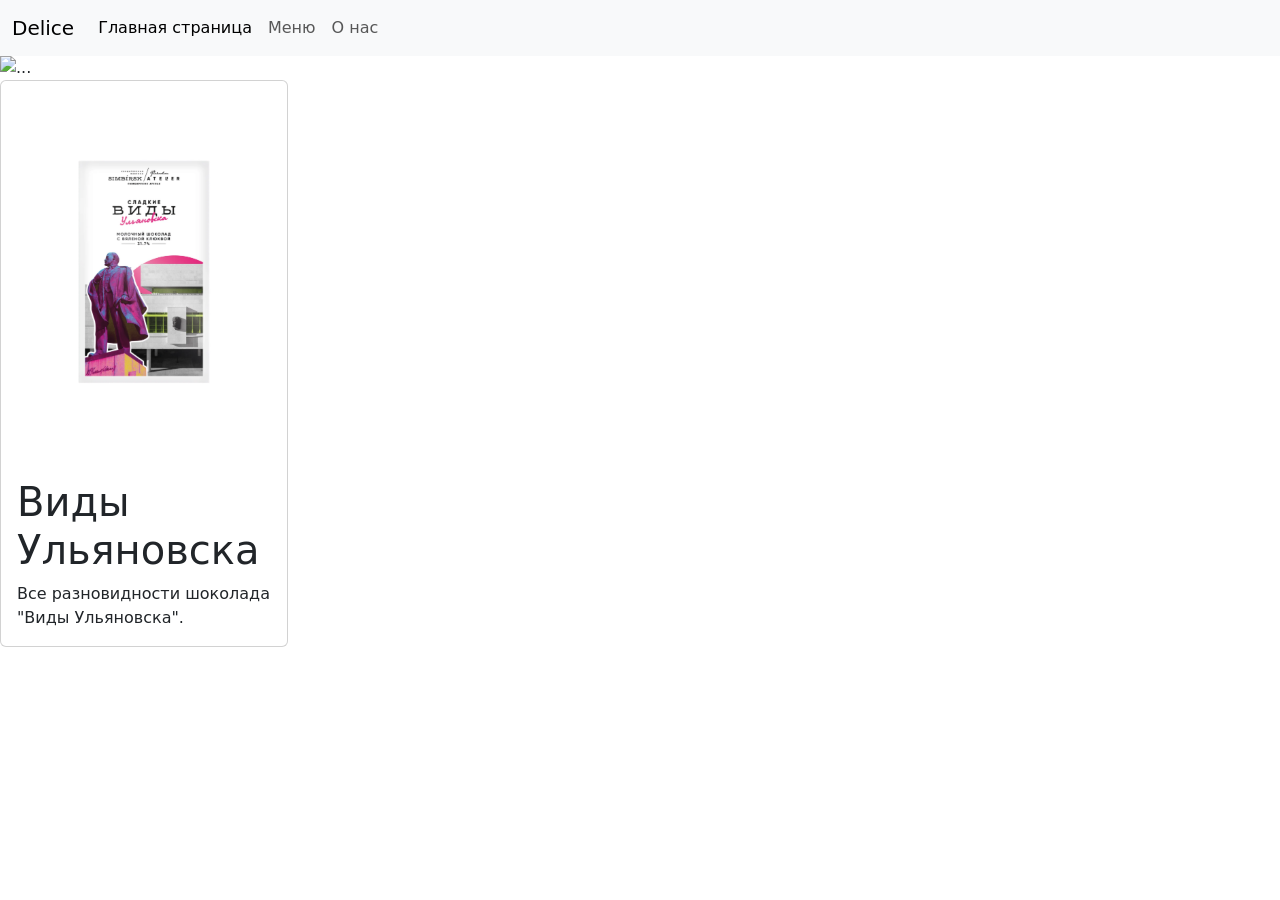
==== index.html @ ec91efed "card" ====
<!DOCTYPE html>
<html lang="en">

<head>
  <meta charset="UTF-8">
  <meta name="viewport" content="width=device-width, initial-scale=1.0">
  <title>Document</title>
  <link href="https://cdn.jsdelivr.net/npm/bootstrap@5.0.2/dist/css/bootstrap.min.css" rel="stylesheet"
    integrity="sha384-EVSTQN3/azprG1Anm3QDgpJLIm9Nao0Yz1ztcQTwFspd3yD65VohhpuuCOmLASjC" crossorigin="anonymous">
</head>

<body>
  <!-- навбар -->
  <nav class="navbar navbar-expand-lg navbar-light bg-light">
    <div class="container-fluid">
      <a class="navbar-brand" href="#">Delice</a>
      <button class="navbar-toggler" type="button" data-bs-toggle="collapse" data-bs-target="#navbarNavDropdown"
        aria-controls="navbarNavDropdown" aria-expanded="false" aria-label="Toggle navigation">
        <span class="navbar-toggler-icon"></span>
      </button>
      <div class="collapse navbar-collapse" id="navbarNavDropdown">
        <ul class="navbar-nav">
          <li class="nav-item">
            <a class="nav-link active" aria-current="page" href="#">Главная страница</a>
          </li>
          <li class="nav-item">
            <a class="nav-link" href="menu.html">Меню</a>
          </li>
          <li class="nav-item">
            <a class="nav-link" href="#">О нас</a>
          </li>

        </ul>
      </div>
    </div>
  </nav>
  <!-- Карусель обоев -->
  <div id="carouselExampleSlidesOnly" class="carousel slide" data-bs-ride="carousel">
    <div class="carousel-inner">
      <div class="carousel-item active">
        <img src="..." class="d-block w-100" alt="...">
      </div>
      <div class="carousel-item">
        <img src="..." class="d-block w-100" alt="...">
      </div>
      <div class="carousel-item">
        <img src="..." class="d-block w-100" alt="...">
      </div>
    </div>
  </div>
  <!-- Карточки -->
  <div class="card " style="width: 18rem;">
    <div id="carouselExampleSlidesOnly" class="carousel slide" data-bs-ride="carousel">
      <div class="carousel-inner">
        <!-- карусель для карточек -->
        <span>
          <div class="carousel-item active">
            <img src="img/card/Виды ульяновска (5).png" class="d-block w-100" alt="...">
          </div>
          <div class="carousel-item">
            <img src="img/card/Виды ульяновска (1).png" class="d-block w-100" alt="...">
          </div>
          <div class="carousel-item">
            <img src="img/card/Виды ульяновска (2).png" class="d-block w-100" alt="...">
          </div>
          <div class="carousel-item">
            <img src="img/card/Виды ульяновска (3).png" class="d-block w-100" alt="...">
          </div>
          <div class="carousel-item">
            <img src="img/card/Виды ульяновска (4).png" class="d-block w-100" alt="...">
            <div class="carousel-item">
              <img src="img/card/Виды ульяновска (6).png" class="d-block w-100" alt="...">
            </div>
          </div>
      </div>
    </div>
    <div class="card-body">
      <H1 class="card-name">Виды Ульяновска</H1>
      <p class="card-text">Все разновидности шоколада "Виды Ульяновска".</p>
    </div>
  </div>
  </span>
  <script src="https://cdn.jsdelivr.net/npm/@popperjs/core@2.9.2/dist/umd/popper.min.js"
    integrity="sha384-IQsoLXl5PILFhosVNubq5LC7Qb9DXgDA9i+tQ8Zj3iwWAwPtgFTxbJ8NT4GN1R8p" crossorigin="anonymous">
  </script>
  <script src="https://cdn.jsdelivr.net/npm/bootstrap@5.0.2/dist/js/bootstrap.min.js"
    integrity="sha384-cVKIPhGWiC2Al4u+LWgxfKTRIcfu0JTxR+EQDz/bgldoEyl4H0zUF0QKbrJ0EcQF" crossorigin="anonymous">
  </script>
  <script src="https://cdn.jsdelivr.net/npm/bootstrap@5.0.2/dist/js/bootstrap.bundle.min.js"
    integrity="sha384-MrcW6ZMFYlzcLA8Nl+NtUVF0sA7MsXsP1UyJoMp4YLEuNSfAP+JcXn/tWtIaxVXM" crossorigin="anonymous">
  </script>
</body>

</html>
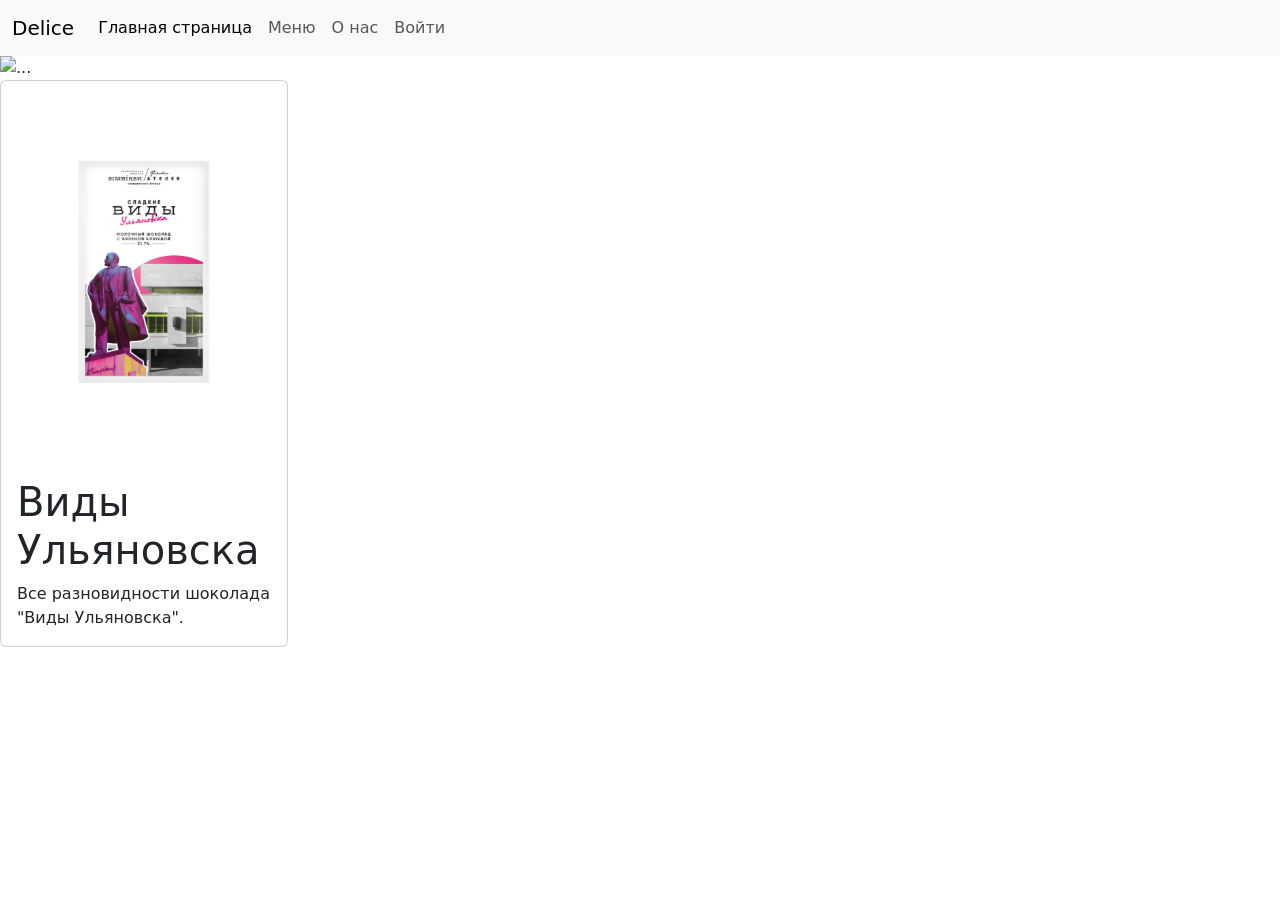
==== commit 06b96501: "menu" ====
--- a/index.html
+++ b/index.html
@@ -28,6 +28,9 @@
           </li>
           <li class="nav-item">
             <a class="nav-link" href="#">О нас</a>
+          </li>
+          <li class="nav-item">
+            <a class="nav-link" href="#">Войти</a>
           </li>
 
         </ul>
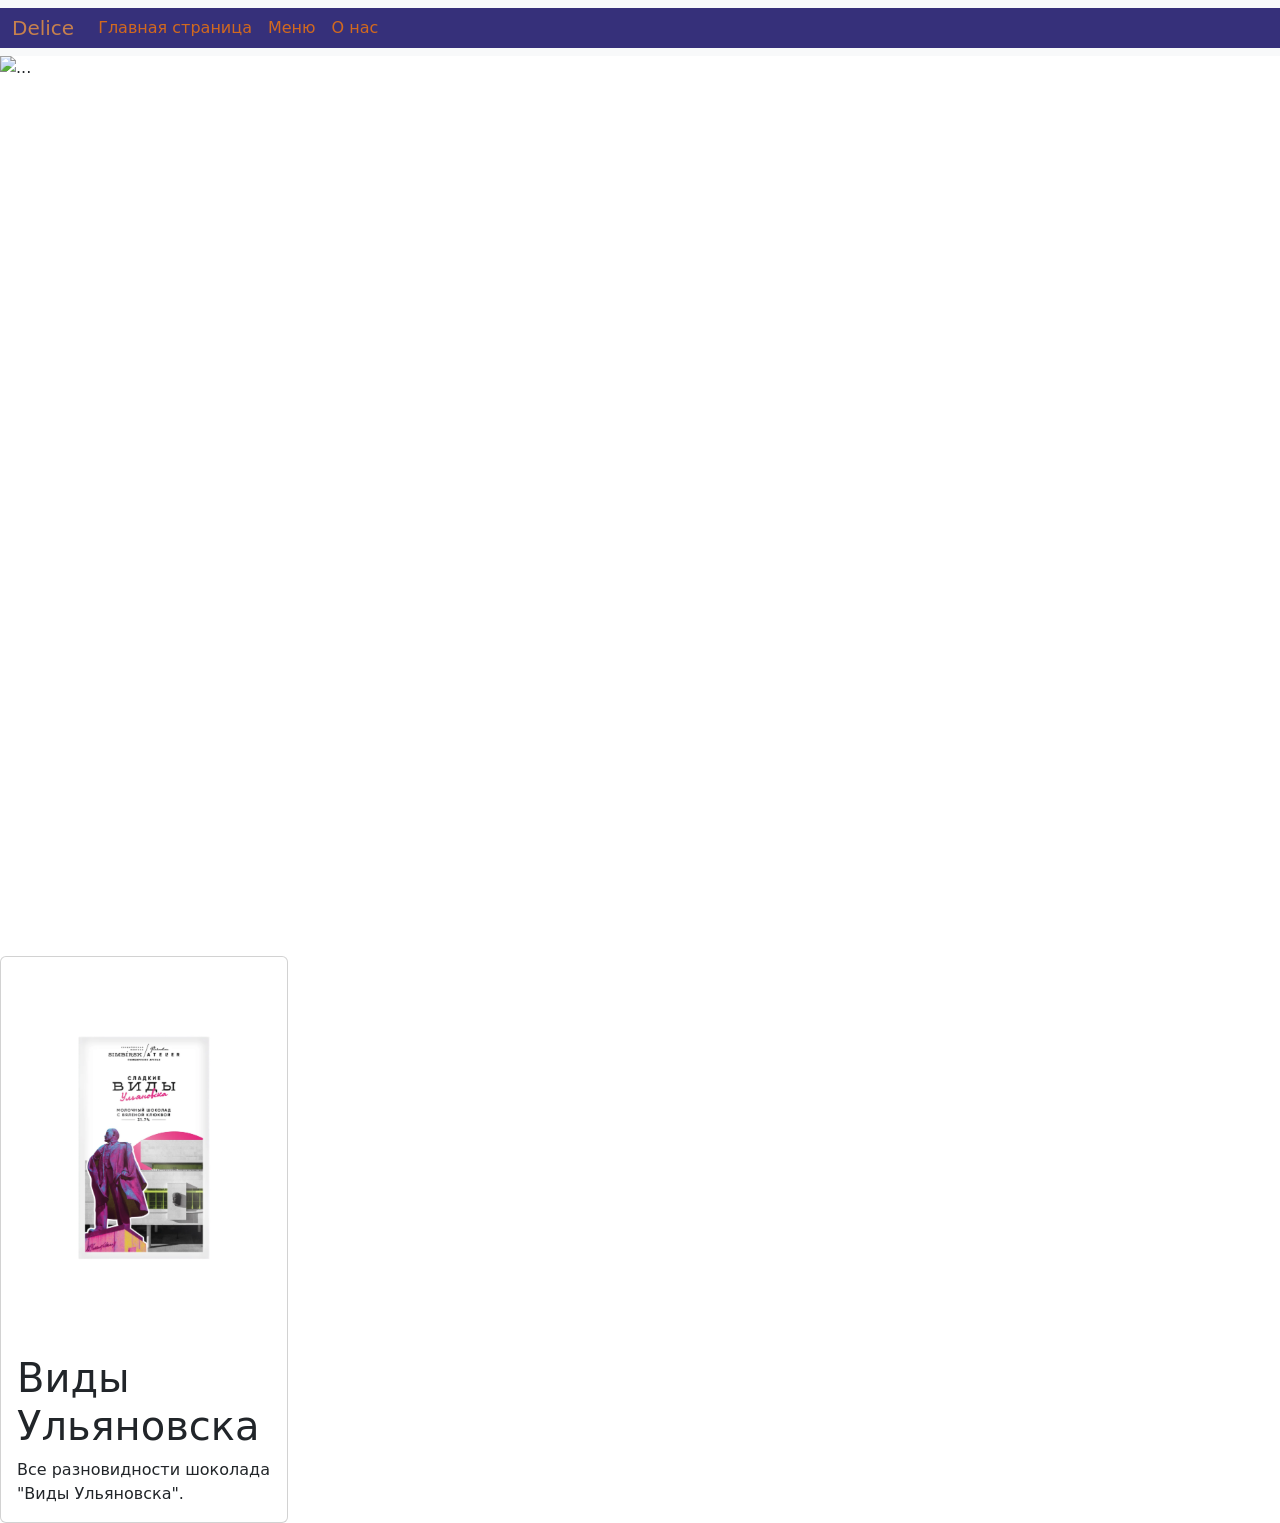
==== commit 8d6c42ad: "меню" ====
--- a/index.html
+++ b/index.html
@@ -5,15 +5,16 @@
   <meta charset="UTF-8">
   <meta name="viewport" content="width=device-width, initial-scale=1.0">
   <title>Document</title>
+  <link rel="stylesheet" href="index.css">
   <link href="https://cdn.jsdelivr.net/npm/bootstrap@5.0.2/dist/css/bootstrap.min.css" rel="stylesheet"
     integrity="sha384-EVSTQN3/azprG1Anm3QDgpJLIm9Nao0Yz1ztcQTwFspd3yD65VohhpuuCOmLASjC" crossorigin="anonymous">
 </head>
 
 <body>
   <!-- навбар -->
-  <nav class="navbar navbar-expand-lg navbar-light bg-light">
-    <div class="container-fluid">
-      <a class="navbar-brand" href="#">Delice</a>
+  <nav class="navbar navbar-expand-lg navbar-light bg-light" >
+    <div style="background-color: rgba(9, 0, 92, 0.808);" class="container-fluid">
+      <a class="navbar-brand" href="#" style="color: rgb(199, 128, 77);">Delice</a>
       <button class="navbar-toggler" type="button" data-bs-toggle="collapse" data-bs-target="#navbarNavDropdown"
         aria-controls="navbarNavDropdown" aria-expanded="false" aria-label="Toggle navigation">
         <span class="navbar-toggler-icon"></span>
@@ -21,16 +22,13 @@
       <div class="collapse navbar-collapse" id="navbarNavDropdown">
         <ul class="navbar-nav">
           <li class="nav-item">
-            <a class="nav-link active" aria-current="page" href="#">Главная страница</a>
+            <a class="nav-link active" aria-current="page" style="color: chocolate;" href="#">Главная страница</a>
           </li>
           <li class="nav-item">
-            <a class="nav-link" href="menu.html">Меню</a>
+            <a class="nav-link" href="menu.html" style="color: chocolate;" >Меню</a>
           </li>
           <li class="nav-item">
-            <a class="nav-link" href="#">О нас</a>
-          </li>
-          <li class="nav-item">
-            <a class="nav-link" href="#">Войти</a>
+            <a class="nav-link" href="#" style="color: chocolate;" >О нас</a>
           </li>
 
         </ul>
@@ -39,24 +37,27 @@
   </nav>
   <!-- Карусель обоев -->
   <div id="carouselExampleSlidesOnly" class="carousel slide" data-bs-ride="carousel">
+
     <div class="carousel-inner">
       <div class="carousel-item active">
-        <img src="..." class="d-block w-100" alt="...">
+        <img src="img/main car/cassa.bmp" class="d-block width= cassa" width="1920px" height="1080px" alt="...">
       </div>
       <div class="carousel-item">
-        <img src="..." class="d-block w-100" alt="...">
+        <img src="img/main car/vitrina.png" class="d-block w-100 vitrina" alt="...">
       </div>
       <div class="carousel-item">
-        <img src="..." class="d-block w-100" alt="...">
+        <img src="img/main car/myzik.png" class="d-block w-100 myzik" alt="...">
       </div>
     </div>
   </div>
   <!-- Карточки -->
-  <div class="card " style="width: 18rem;">
-    <div id="carouselExampleSlidesOnly" class="carousel slide" data-bs-ride="carousel">
-      <div class="carousel-inner">
-        <!-- карусель для карточек -->
-        <span>
+  <a href="menuchok.html" class="a">
+    <div class="card " style="width: 18rem;">
+      <div id="carouselExampleSlidesOnly" class="carousel slide" data-bs-ride="carousel">
+
+        <div class="carousel-inner">
+          <!-- карусель для карточек -->
+
           <div class="carousel-item active">
             <img src="img/card/Виды ульяновска (5).png" class="d-block w-100" alt="...">
           </div>
@@ -71,18 +72,19 @@
           </div>
           <div class="carousel-item">
             <img src="img/card/Виды ульяновска (4).png" class="d-block w-100" alt="...">
-            <div class="carousel-item">
-              <img src="img/card/Виды ульяновска (6).png" class="d-block w-100" alt="...">
-            </div>
           </div>
+          <div class="carousel-item">
+            <img src="img/card/Виды ульяновска (6).png" class="d-block w-100" alt="...">
+          </div>
+        </div>
+      </div>
+      <div class="card-body">
+        <H1 class="card-name">Виды Ульяновска</H1>
+        <p class="card-text">Все разновидности шоколада "Виды Ульяновска".</p>
       </div>
     </div>
-    <div class="card-body">
-      <H1 class="card-name">Виды Ульяновска</H1>
-      <p class="card-text">Все разновидности шоколада "Виды Ульяновска".</p>
-    </div>
-  </div>
-  </span>
+  </a>
+
   <script src="https://cdn.jsdelivr.net/npm/@popperjs/core@2.9.2/dist/umd/popper.min.js"
     integrity="sha384-IQsoLXl5PILFhosVNubq5LC7Qb9DXgDA9i+tQ8Zj3iwWAwPtgFTxbJ8NT4GN1R8p" crossorigin="anonymous">
   </script>
--- a/index.css
+++ b/index.css
@@ -0,0 +1,27 @@
+.cassa {
+    width: 1920px;
+    height: 100vh;
+}
+.myzik {
+    width: 1920px;
+    height: 1080px;
+}
+.vitrina {
+    width: 1920px;
+    height: 1080px;
+}
+.a {
+    margin-bottom: 15px;
+    margin: auto;
+    width: 340px;
+    height: 550px;
+    color: #fff;
+    text-decoration: none;
+}
+
+.a:visited,
+.a:focus,
+.a:hover {
+    color: #fff;
+    text-decoration: none;
+}
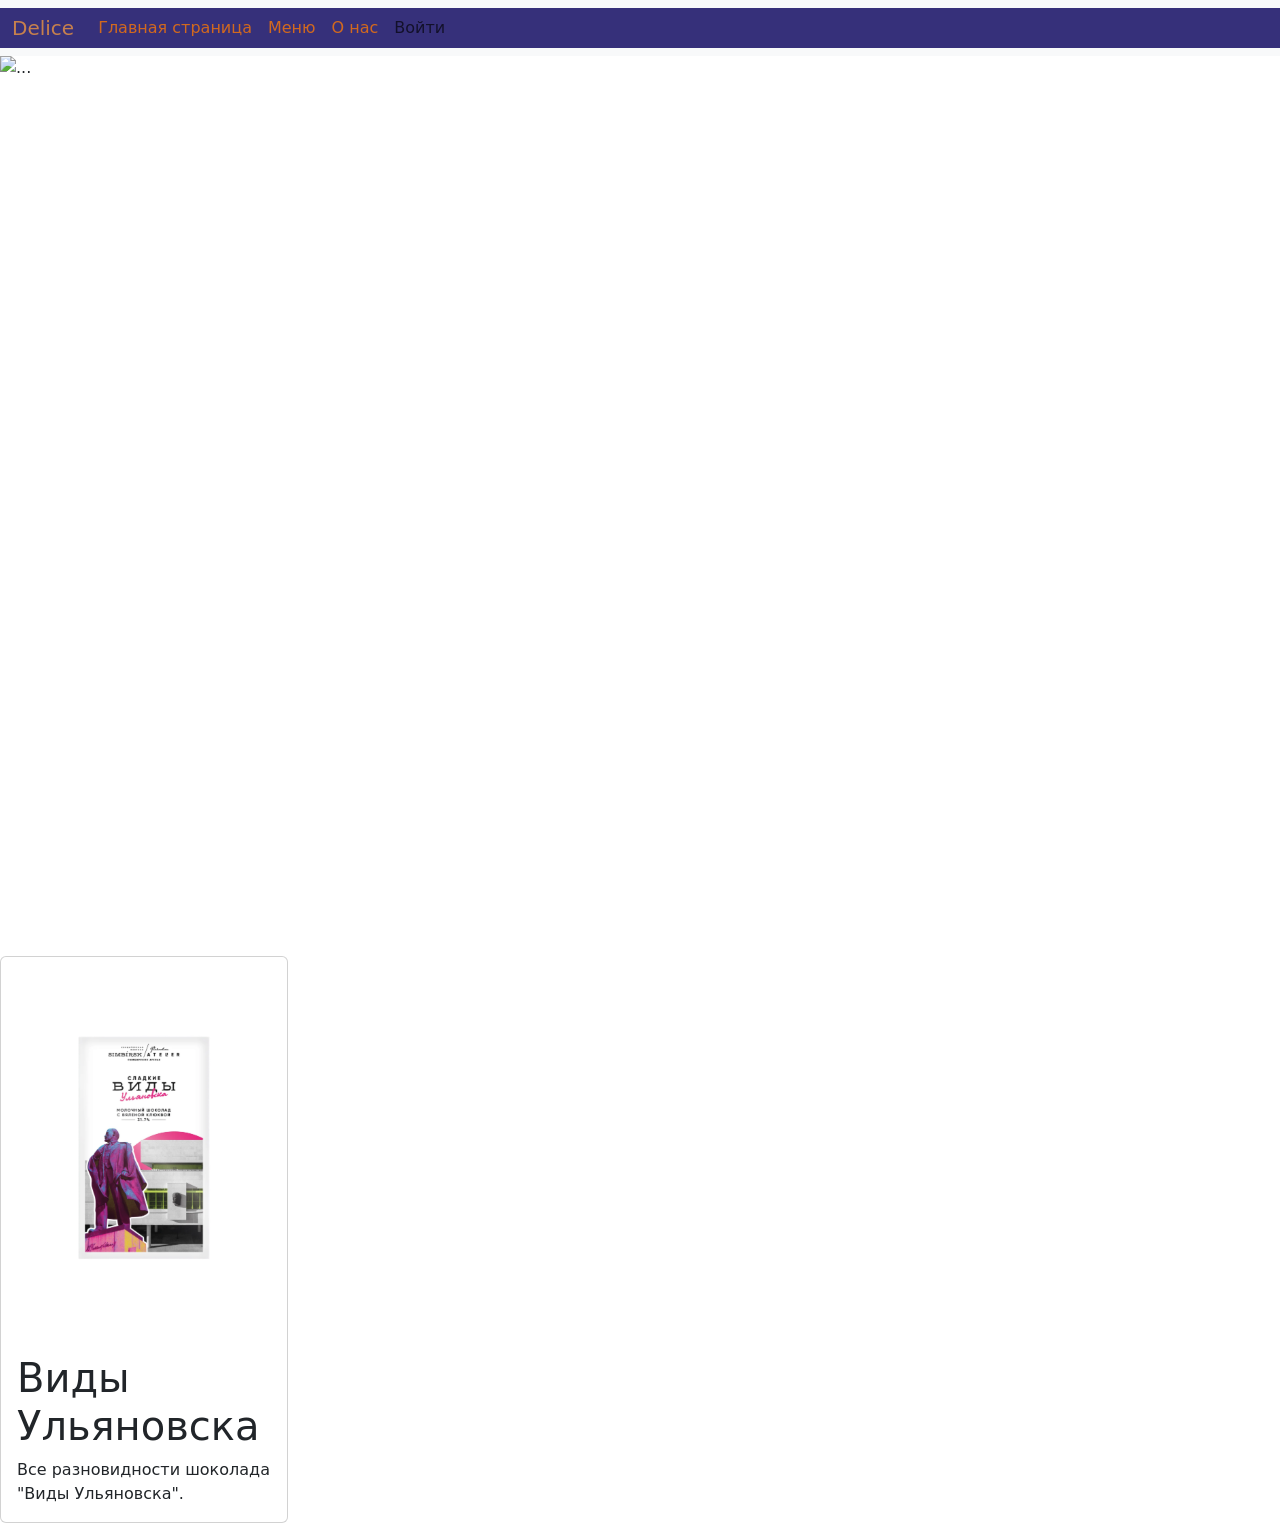
==== commit a463c72c: "gMerge branch 'main' of https://github.com/SHQVE/condition ggg" ====
--- a/index.html
+++ b/index.html
@@ -29,6 +29,9 @@
           </li>
           <li class="nav-item">
             <a class="nav-link" href="#" style="color: chocolate;" >О нас</a>
+          </li>
+          <li class="nav-item">
+            <a class="nav-link" href="#">Войти</a>
           </li>
 
         </ul>
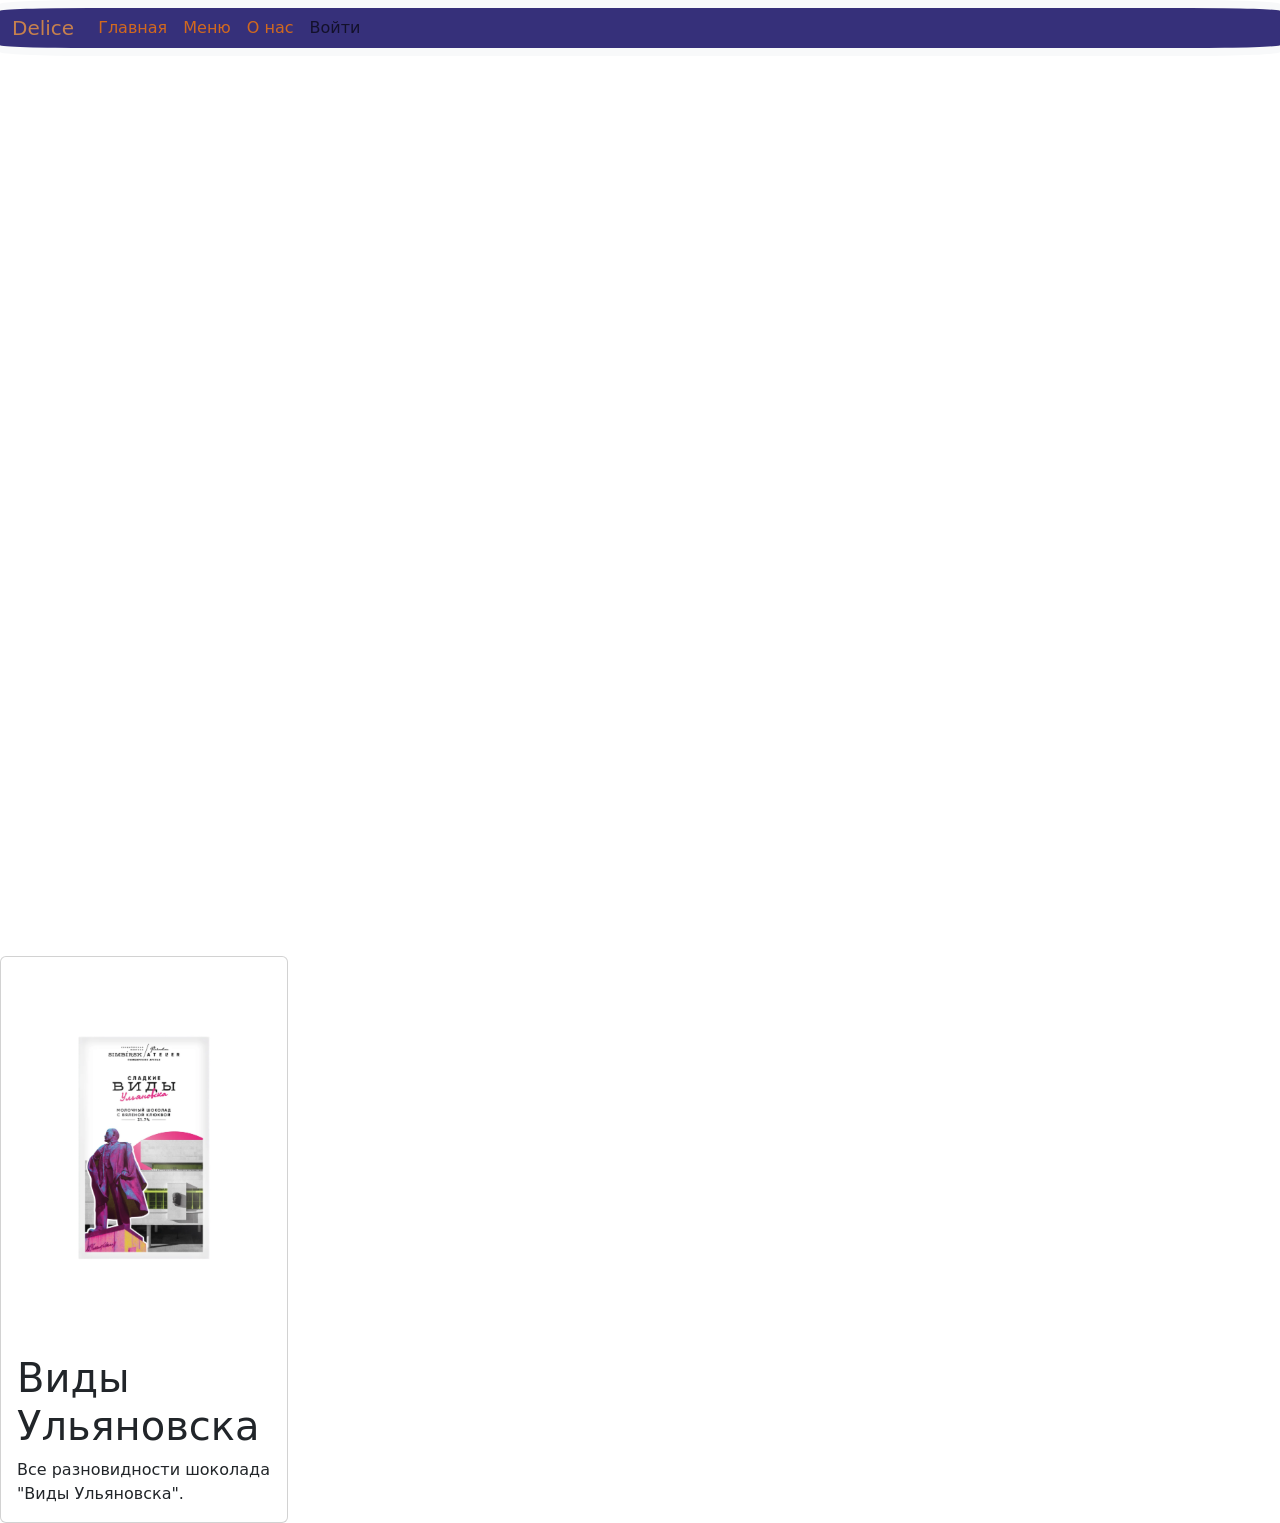
==== commit 9bd49624: "index" ====
--- a/index.html
+++ b/index.html
@@ -12,8 +12,8 @@
 
 <body>
   <!-- навбар -->
-  <nav class="navbar navbar-expand-lg navbar-light bg-light" >
-    <div style="background-color: rgba(9, 0, 92, 0.808);" class="container-fluid">
+  <nav class="navbar navbar-expand-lg navbar-light bg-light navbarr" >
+    <div style="background-color: rgba(9, 0, 92, 0.808);" class="container-fluid navbarr">
       <a class="navbar-brand" href="#" style="color: rgb(199, 128, 77);">Delice</a>
       <button class="navbar-toggler" type="button" data-bs-toggle="collapse" data-bs-target="#navbarNavDropdown"
         aria-controls="navbarNavDropdown" aria-expanded="false" aria-label="Toggle navigation">
@@ -22,7 +22,7 @@
       <div class="collapse navbar-collapse" id="navbarNavDropdown">
         <ul class="navbar-nav">
           <li class="nav-item">
-            <a class="nav-link active" aria-current="page" style="color: chocolate;" href="#">Главная страница</a>
+            <a class="nav-link active" aria-current="page" style="color: chocolate;" href="#">Главная </a>
           </li>
           <li class="nav-item">
             <a class="nav-link" href="menu.html" style="color: chocolate;" >Меню</a>
@@ -39,17 +39,17 @@
     </div>
   </nav>
   <!-- Карусель обоев -->
-  <div id="carouselExampleSlidesOnly" class="carousel slide" data-bs-ride="carousel">
+  <div id="carouselExampleSlidesOnly" class="carousel slide navbarr" data-bs-ride="carousel">
 
     <div class="carousel-inner">
       <div class="carousel-item active">
-        <img src="img/main car/cassa.bmp" class="d-block width= cassa" width="1920px" height="1080px" alt="...">
+        <img src="img/main car/cassa.bmp" class="d-block navbarr cassa" width="1920px" height="1080px" alt="...">
       </div>
       <div class="carousel-item">
-        <img src="img/main car/vitrina.png" class="d-block w-100 vitrina" alt="...">
+        <img src="img/main car/vitrina.png" class="d-block w-100 vitrina navbarr" width="1920px" height="1080px" alt="...">
       </div>
       <div class="carousel-item">
-        <img src="img/main car/myzik.png" class="d-block w-100 myzik" alt="...">
+        <img src="img/main car/myzik.png" class="d-block w-100 myzik navbarr" width="1920px" height="1080px" alt="...">
       </div>
     </div>
   </div>
--- a/index.css
+++ b/index.css
@@ -24,4 +24,7 @@
 .a:hover {
     color: #fff;
     text-decoration: none;
+}
+.navbarr {
+    border-radius: 7%;
 }
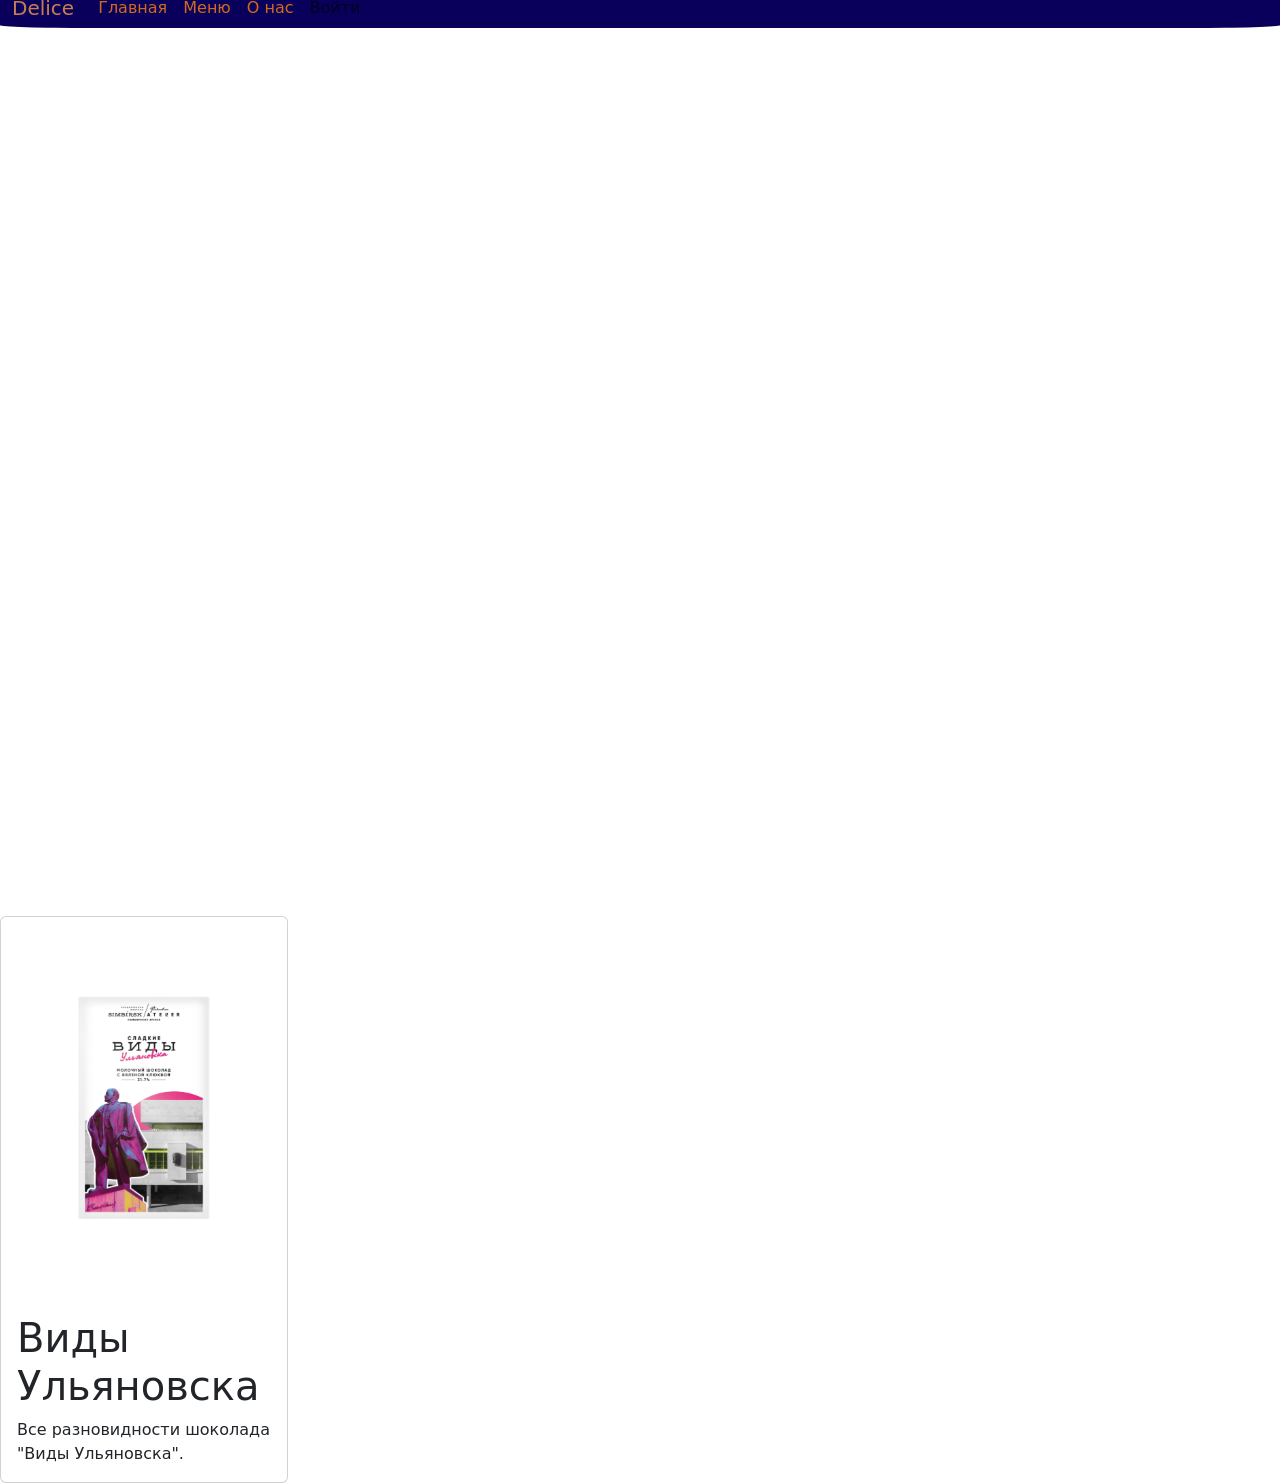
==== commit 98ebfaf8: "index" ====
--- a/index.html
+++ b/index.html
@@ -11,10 +11,11 @@
 </head>
 
 <body>
+  
   <!-- навбар -->
-  <nav class="navbar navbar-expand-lg navbar-light bg-light navbarr" >
-    <div style="background-color: rgba(9, 0, 92, 0.808);" class="container-fluid navbarr">
-      <a class="navbar-brand" href="#" style="color: rgb(199, 128, 77);">Delice</a>
+  <nav class="navbar navbar-expand-lg navbar-light bg-light navbarr nbup " id="top" >
+    <div style="background-color: rgb(9, 0, 92); position: fixed;" class="container-fluid navbarr nbup">
+      <a class="navbar-brand" href="#top" style="color: rgb(199, 128, 77);">Delice</a>
       <button class="navbar-toggler" type="button" data-bs-toggle="collapse" data-bs-target="#navbarNavDropdown"
         aria-controls="navbarNavDropdown" aria-expanded="false" aria-label="Toggle navigation">
         <span class="navbar-toggler-icon"></span>
--- a/index.css
+++ b/index.css
@@ -27,4 +27,12 @@
 }
 .navbarr {
     border-radius: 7%;
+
+}
+body {
+    padding: 0;
+    margin: 0;
+}
+.nbup {
+        z-index: 999;
 }
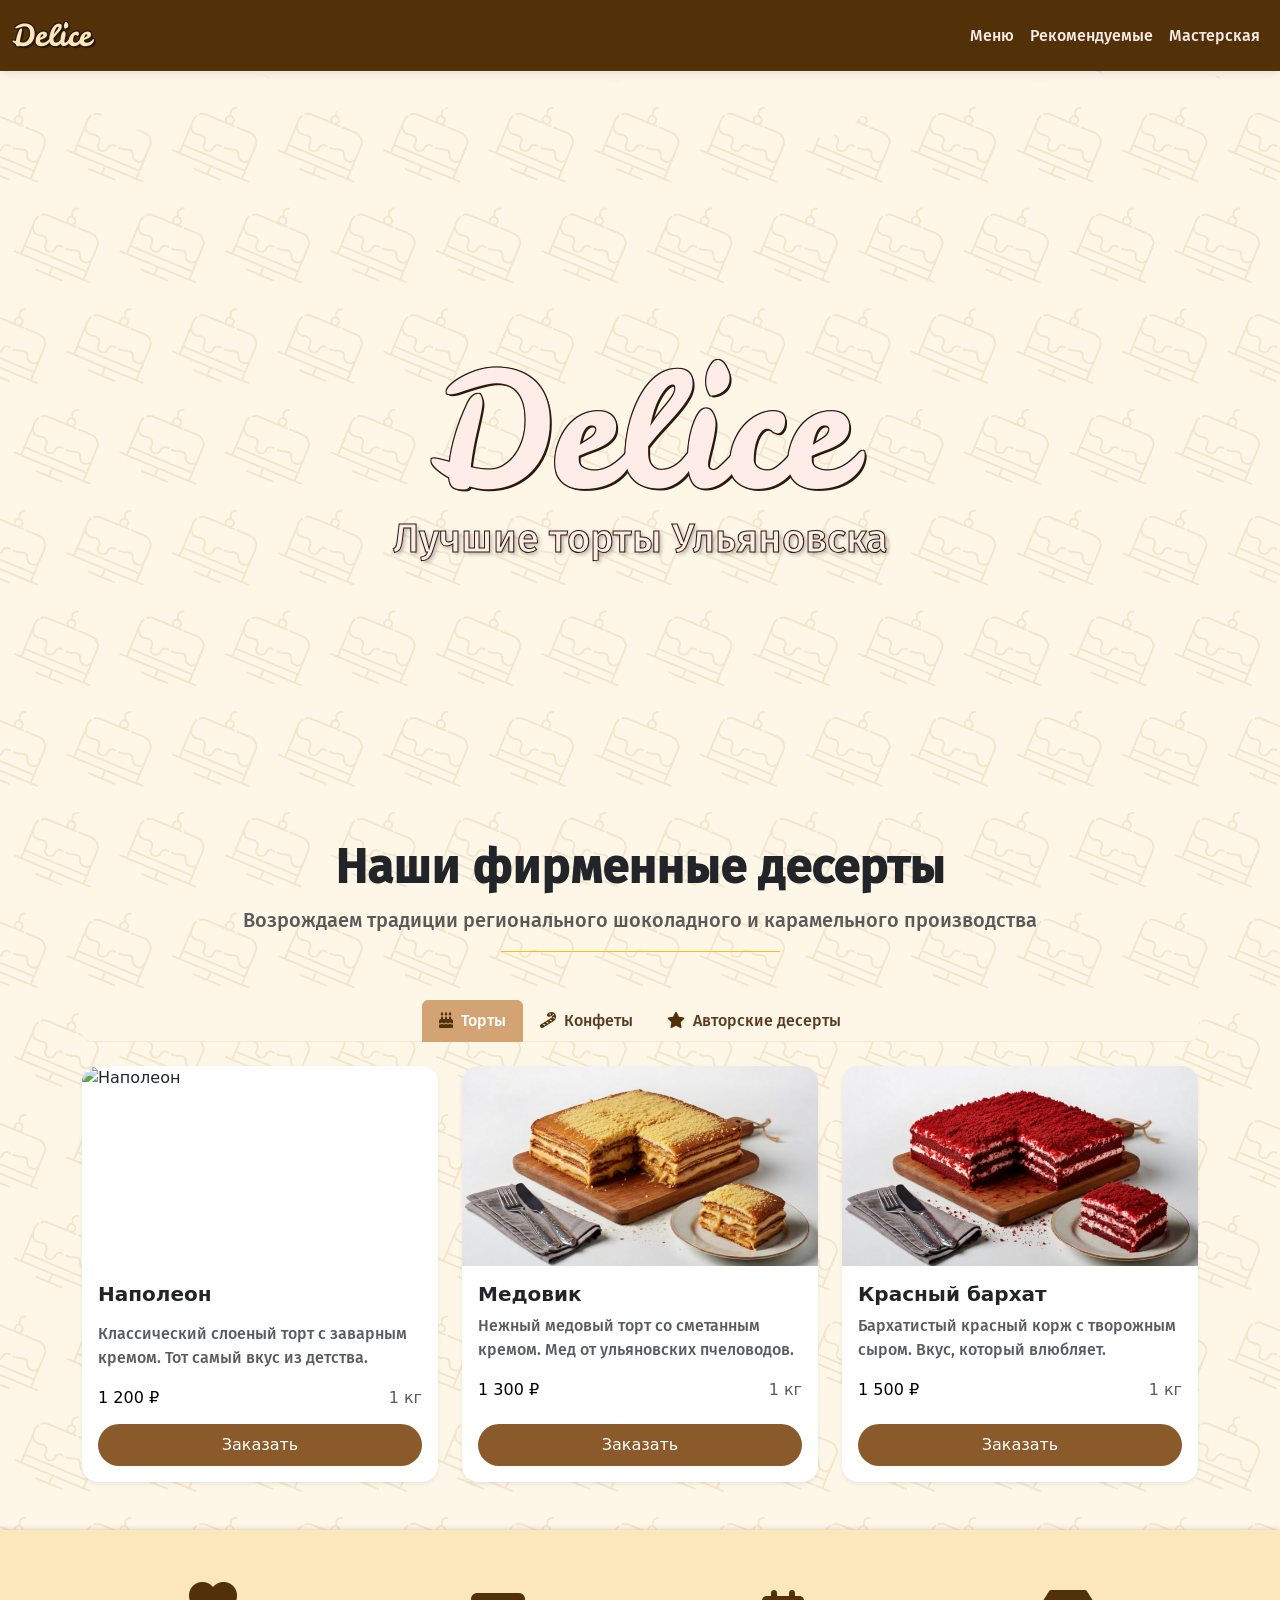
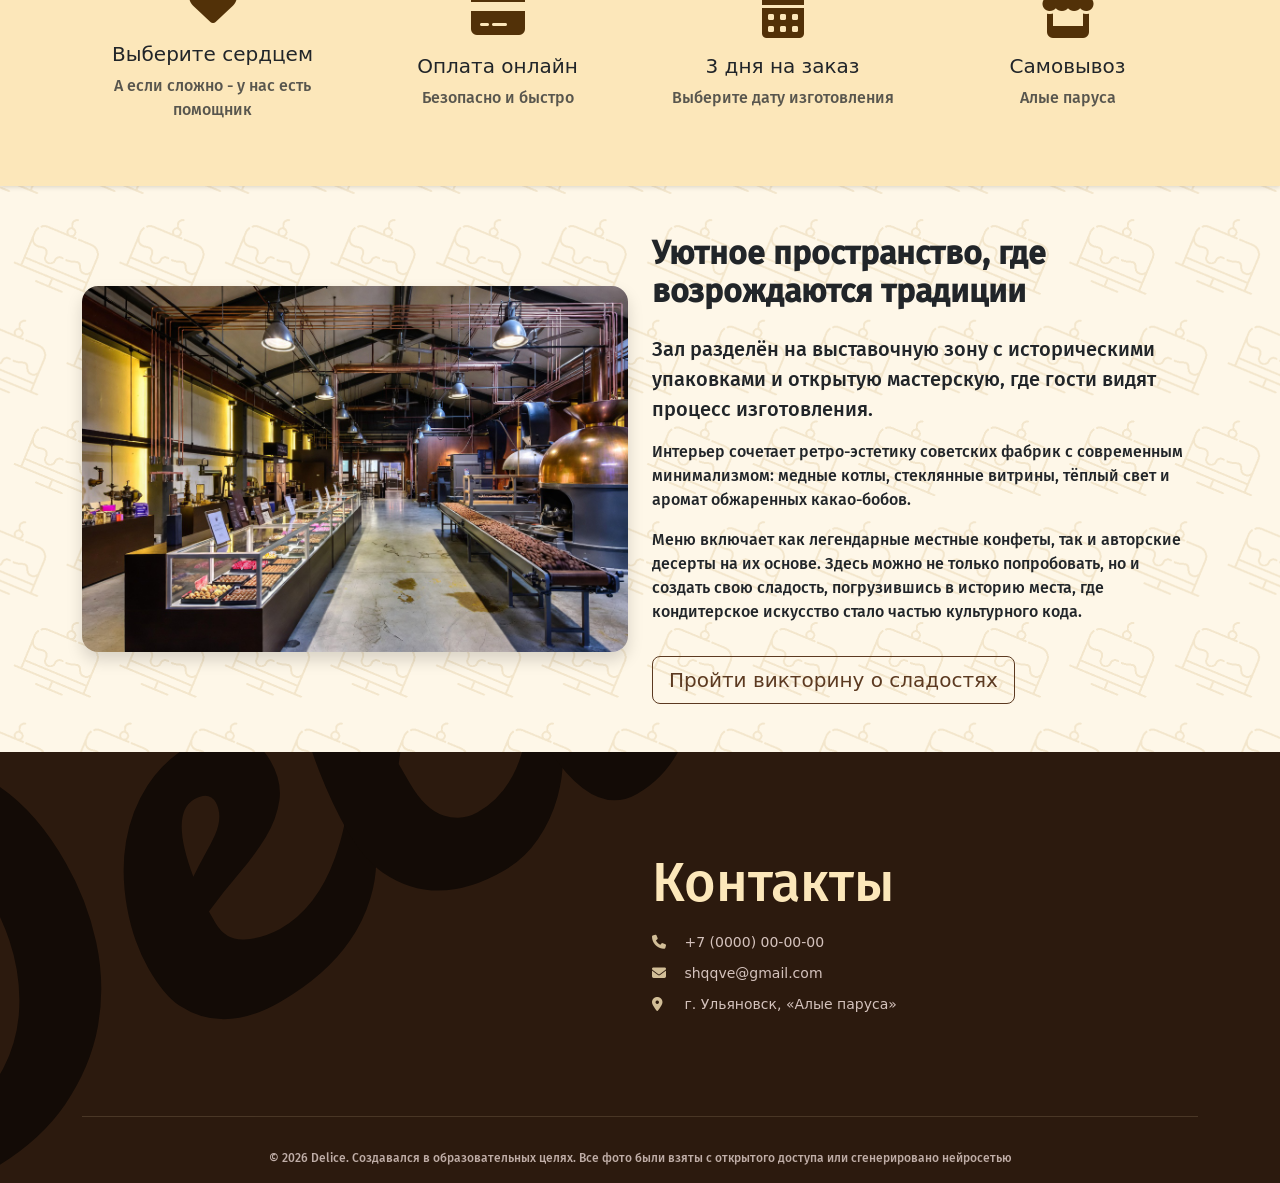
==== commit bcbc3ff4: "host" ====
--- a/index.html
+++ b/index.html
@@ -1,103 +1,377 @@
 <!DOCTYPE html>
-<html lang="en">
+<html lang="ru">
 
 <head>
-  <meta charset="UTF-8">
-  <meta name="viewport" content="width=device-width, initial-scale=1.0">
-  <title>Document</title>
-  <link rel="stylesheet" href="index.css">
-  <link href="https://cdn.jsdelivr.net/npm/bootstrap@5.0.2/dist/css/bootstrap.min.css" rel="stylesheet"
-    integrity="sha384-EVSTQN3/azprG1Anm3QDgpJLIm9Nao0Yz1ztcQTwFspd3yD65VohhpuuCOmLASjC" crossorigin="anonymous">
+    <meta charset="UTF-8">
+    <meta name="viewport" content="width=device-width, initial-scale=1.0">
+    <title>Ульяновская Кондитерская - Меню</title>
+    <link href="https://cdn.jsdelivr.net/npm/bootstrap@5.3.0-alpha1/dist/css/bootstrap.min.css" rel="stylesheet">
+    <link rel="stylesheet" href="https://cdnjs.cloudflare.com/ajax/libs/font-awesome/6.4.0/css/all.min.css">
+    <link rel="stylesheet" href="css/index.css">
+    <script src="https://cdn.jsdelivr.net/npm/bootstrap@5.3.0-alpha1/dist/js/bootstrap.bundle.min.js"></script>
+    <script src="https://cdn.jsdelivr.net/npm/smooth-scrollbar@8.8.4/dist/smooth-scrollbar.js"></script>
+
 </head>
 
 <body>
-  
-  <!-- навбар -->
-  <nav class="navbar navbar-expand-lg navbar-light bg-light navbarr nbup " id="top" >
-    <div style="background-color: rgb(9, 0, 92); position: fixed;" class="container-fluid navbarr nbup">
-      <a class="navbar-brand" href="#top" style="color: rgb(199, 128, 77);">Delice</a>
-      <button class="navbar-toggler" type="button" data-bs-toggle="collapse" data-bs-target="#navbarNavDropdown"
-        aria-controls="navbarNavDropdown" aria-expanded="false" aria-label="Toggle navigation">
-        <span class="navbar-toggler-icon"></span>
-      </button>
-      <div class="collapse navbar-collapse" id="navbarNavDropdown">
-        <ul class="navbar-nav">
-          <li class="nav-item">
-            <a class="nav-link active" aria-current="page" style="color: chocolate;" href="#">Главная </a>
-          </li>
-          <li class="nav-item">
-            <a class="nav-link" href="menu.html" style="color: chocolate;" >Меню</a>
-          </li>
-          <li class="nav-item">
-            <a class="nav-link" href="#" style="color: chocolate;" >О нас</a>
-          </li>
-          <li class="nav-item">
-            <a class="nav-link" href="#">Войти</a>
-          </li>
-
+    <nav class="navbar navbar-expand-lg nav-title w-100 sticky-top">
+        <div class="container-fluid">
+            <a class="navbar-brand hero-title" href="#top"> Delice</a>
+            <button class="navbar-toggler" type="button" data-bs-toggle="collapse" data-bs-target="#navbarNav"
+                aria-controls="navbarNav" aria-expanded="false" aria-label="Переключатель навигации">
+                <span class="navbar-toggler-icon"></span>
+            </button>
+            <div class="collapse navbar-collapse" id="navbarNav">
+                <ul class="navbar-nav">
+                    <li class="nav-item">
+                        <a class="nav-link" aria-current="page" href="#menu">Меню</a>
+                    </li>
+                    <li class="nav-item">
+                        <a class="nav-link" href="#rec">Рекомендуемые</a>
+                    </li>
+                    <li class="nav-item">
+                        <a class="nav-link" href="#mast">Мастерская</a>
+                    </li>
+            </div>
+        </div>
+    </nav>
+    <!-- Delice -->
+    <div class="site-wrapper mb-5">
+        <div class="hero-section">
+            <div class="hero-content text-center">
+                <h1 class="hero-title delice-log" > Delice </h1> <br>
+                <h3 class="hero-untitle Delice-facts fs-1">Лучшие торты Ульяновска</h3>
+            </div>
+        </div>
+
+    </div>
+    <!-- каталог -->
+
+    <div class="container my-5" id="menu">
+        <div class="text-center mb-5">
+            <h2 class="display-5 fw-bold text-dark">Наши фирменные десерты</h2>
+            <p class="lead text-muted">Возрождаем традиции регионального шоколадного и карамельного производства</p>
+            <div class="d-flex justify-content-center">
+                <div class="border-bottom border-warning w-25"></div>
+            </div>
+        </div>
+
+
+        <!-- категории -->
+        <ul class="nav nav-tabs justify-content-center mb-4" id="productTab" role="tablist">
+            <li class="nav-item" role="presentation">
+                <button class="nav-link active" data-bs-toggle="tab" data-bs-target="#cakes" type="button" role="tab">
+                    <i class="fas fa-birthday-cake me-2"></i>Торты
+                </button>
+            </li>
+            <li class="nav-item" role="presentation">
+                <button class="nav-link" data-bs-toggle="tab" data-bs-target="#candies" type="button" role="tab">
+                    <i class="fas fa-candy-cane me-2"></i>Конфеты
+                </button>
+            </li>
+            <li class="nav-item" role="presentation">
+                <button class="nav-link" id="author-tab" data-bs-toggle="tab" data-bs-target="#author" type="button" role="tab">
+                    <i class="fas fa-star me-2"></i>Авторские десерты
+                </button>
+            </li>
         </ul>
-      </div>
-    </div>
-  </nav>
-  <!-- Карусель обоев -->
-  <div id="carouselExampleSlidesOnly" class="carousel slide navbarr" data-bs-ride="carousel">
-
-    <div class="carousel-inner">
-      <div class="carousel-item active">
-        <img src="img/main car/cassa.bmp" class="d-block navbarr cassa" width="1920px" height="1080px" alt="...">
-      </div>
-      <div class="carousel-item">
-        <img src="img/main car/vitrina.png" class="d-block w-100 vitrina navbarr" width="1920px" height="1080px" alt="...">
-      </div>
-      <div class="carousel-item">
-        <img src="img/main car/myzik.png" class="d-block w-100 myzik navbarr" width="1920px" height="1080px" alt="...">
-      </div>
-    </div>
-  </div>
-  <!-- Карточки -->
-  <a href="menuchok.html" class="a">
-    <div class="card " style="width: 18rem;">
-      <div id="carouselExampleSlidesOnly" class="carousel slide" data-bs-ride="carousel">
-
-        <div class="carousel-inner">
-          <!-- карусель для карточек -->
-
-          <div class="carousel-item active">
-            <img src="img/card/Виды ульяновска (5).png" class="d-block w-100" alt="...">
-          </div>
-          <div class="carousel-item">
-            <img src="img/card/Виды ульяновска (1).png" class="d-block w-100" alt="...">
-          </div>
-          <div class="carousel-item">
-            <img src="img/card/Виды ульяновска (2).png" class="d-block w-100" alt="...">
-          </div>
-          <div class="carousel-item">
-            <img src="img/card/Виды ульяновска (3).png" class="d-block w-100" alt="...">
-          </div>
-          <div class="carousel-item">
-            <img src="img/card/Виды ульяновска (4).png" class="d-block w-100" alt="...">
-          </div>
-          <div class="carousel-item">
-            <img src="img/card/Виды ульяновска (6).png" class="d-block w-100" alt="...">
-          </div>
-        </div>
-      </div>
-      <div class="card-body">
-        <H1 class="card-name">Виды Ульяновска</H1>
-        <p class="card-text">Все разновидности шоколада "Виды Ульяновска".</p>
-      </div>
-    </div>
-  </a>
-
-  <script src="https://cdn.jsdelivr.net/npm/@popperjs/core@2.9.2/dist/umd/popper.min.js"
-    integrity="sha384-IQsoLXl5PILFhosVNubq5LC7Qb9DXgDA9i+tQ8Zj3iwWAwPtgFTxbJ8NT4GN1R8p" crossorigin="anonymous">
-  </script>
-  <script src="https://cdn.jsdelivr.net/npm/bootstrap@5.0.2/dist/js/bootstrap.min.js"
-    integrity="sha384-cVKIPhGWiC2Al4u+LWgxfKTRIcfu0JTxR+EQDz/bgldoEyl4H0zUF0QKbrJ0EcQF" crossorigin="anonymous">
-  </script>
-  <script src="https://cdn.jsdelivr.net/npm/bootstrap@5.0.2/dist/js/bootstrap.bundle.min.js"
-    integrity="sha384-MrcW6ZMFYlzcLA8Nl+NtUVF0sA7MsXsP1UyJoMp4YLEuNSfAP+JcXn/tWtIaxVXM" crossorigin="anonymous">
-  </script>
+
+        <div class="tab-content" id="productTabContent">
+            <!-- Вкладка торты -->
+            <div class="tab-pane fade show active" id="cakes" role="tabpanel">
+                <div class="row g-4">
+                    <!-- Карточка товара 1 -->
+                    <div class="col-md-6 col-lg-4">
+                        <div class="card h-100 shadow-sm card-hover border-0 rounded-4">
+                            <img src="img/menu1/Медовик...наполеон.bmp" class="card-img-top rounded-top-4"
+                                alt="Наполеон">
+                            <div class="card-body">
+                                <div class="d-flex justify-content-between align-items-start mb-2">
+                                    <h5 class="card-title fw-bold">Наполеон</h5>
+                                </div>
+                                <p class="card-text text-muted">Классический слоеный торт с заварным кремом. Тот самый
+                                    вкус из детства.</p>
+                                <div class="d-flex justify-content-between align-items-center mt-3">
+                                    <span class="h6 text-black mb-0">1 200 ₽</span>
+                                    <span class="text-muted"></i> 1 кг</span>
+                                </div>
+                            </div>
+                            <div class="card-footer bg-transparent border-0 pb-3">
+                                <button class="btn btn-order w-100" data-bs-toggle="modal" data-bs-target="#orderModal"
+                                    data-product="Наполеон">
+                                    </i>Заказать
+                                </button>
+                            </div>
+                        </div>
+                    </div>
+                    <!-- Карточка 2 -->
+                    <div class="col-md-6 col-lg-4">
+                        <div class="card h-100 shadow-sm card-hover border-0 rounded-4">
+                            <img src="img/menu1/Медовик.jpg" class="card-img-top rounded-top-4" alt="Медовик">
+                            <div class="card-body">
+                                <h5 class="card-title fw-bold">Медовик</h5>
+                                <p class="card-text text-muted">Нежный медовый торт со сметанным кремом. Мед от
+                                    ульяновских пчеловодов.</p>
+                                <div class="d-flex justify-content-between align-items-center mt-3">
+                                    <span class="h6 text-black mb-0">1 300 ₽</span>
+                                    <span class="text-muted"></i> 1 кг</span>
+                                </div>
+                            </div>
+                            <div class="card-footer bg-transparent border-0 pb-3">
+                                <button class="btn btn-order w-100" data-bs-toggle="modal" data-bs-target="#orderModal"
+                                    data-product="Медовик">Заказать</button>
+                            </div>
+                        </div>
+                    </div>
+                    <!-- Карточка 3 -->
+                    <div class="col-md-6 col-lg-4">
+                        <div class="card h-100 shadow-sm card-hover border-0 rounded-4">
+                            <img src="img/menu1/бархат .png" class="card-img-top rounded-top-4" alt="Красный бархат">
+                            <div class="card-body">
+                                <h5 class="card-title fw-bold">Красный бархат</h5>
+                                <p class="card-text text-muted">Бархатистый красный корж с творожным сыром. Вкус,
+                                    который влюбляет.</p>
+                                <div class="d-flex justify-content-between align-items-center mt-3">
+                                    <span class="h6 text-black mb-0">1 500 ₽</span>
+                                    <span class="text-muted"></i> 1 кг</span>
+                                </div>
+                            </div>
+                            <div class="card-footer bg-transparent border-0 pb-3">
+                                <button class="btn btn-order w-100" data-bs-toggle="modal" data-bs-target="#orderModal"
+                                    data-product="Красный бархат">Заказать</button>
+                            </div>
+                        </div>
+                    </div>
+                </div>
+            </div>
+
+            <!-- Вкладка конфеты -->
+            <div class="tab-pane fade" id="candies" role="tabpanel">
+                <div class="row g-4">
+                    <div class="col-md-6 col-lg-4">
+                        <div class="card h-100 shadow-sm card-hover border-0 rounded-4">
+                            <img src="img/menu1/Птичье молоко.bmp" class="card-img-top rounded-top-4"
+                                alt="Птичье молоко">
+                            <div class="card-body">
+                                <h5 class="card-title fw-bold">Птичье молоко</h5>
+                                <p class="card-text text-muted">Легендарные конфеты по советскому ГОСТу. Нежный суфле в
+                                    шоколаде.</p>
+                                <div class="d-flex justify-content-between mt-3">
+                                    <span class="h6 text-black">850 ₽</span>
+                                    <span class="text-muted">/ 500 г</span>
+                                </div>
+                            </div>
+                            <div class="card-footer bg-transparent border-0 pb-3">
+                                <button class="btn btn-order w-100" data-bs-toggle="modal" data-bs-target="#orderModal"
+                                    data-product="Птичье молоко">Заказать</button>
+                            </div>
+                        </div>
+                    </div>
+                    <div class="col-md-6 col-lg-4">
+                        <div class="card h-100 shadow-sm card-hover border-0 rounded-4">
+                            <img src="img/УлКарКвадрат.jpg" class="card-img-top rounded-top-4" alt="Карамель">
+                            <div class="card-body">
+                                <h5 class="card-title fw-bold">Ульяновская карамель</h5>
+                                <p class="card-text text-muted">Ручная работа, начинка из вареной сгущенки и орехов.</p>
+                                <div class="d-flex justify-content-between mt-3">
+                                    <span class="h6 text-black">650 ₽</span>
+                                    <span class="text-muted">/ 400 г</span>
+                                </div>
+                            </div>
+                            <div class="card-footer bg-transparent border-0 pb-3">
+                                <button class="btn btn-order w-100" data-bs-toggle="modal" data-bs-target="#orderModal"
+                                    data-product="Ульяновская карамель">Заказать</button>
+                            </div>
+                        </div>
+                    </div>
+                </div>
+            </div>
+
+            <!-- авторские десерты -->
+            <div class="tab-pane fade" id="author" role="tabpanel">
+                <div class="row g-4">
+                    <div class="col-md-6 col-lg-4" id="rec"> 
+                        <div class="card h-100 shadow-sm card-hover border-0 rounded-4">
+                            <img src="img/menu1/Шоколадный фондан.bmp" class="card-img-top rounded-top-4" alt="Фондан">
+                            <div class="card-body">
+                                <h5 class="card-title fw-bold">Шоколадный фондан</h5>
+                                <p class="card-text text-muted" id="rec">Десерт с жидкой сердцевиной из бельгийского
+                                    шоколада.
+                                </p>
+                                <span class="h6 text-black">450 ₽</span>
+                                <span class="text-muted"></i> 1 кг</span>
+                            </div>
+                            <div class="card-footer bg-transparent border-0 pb-3">
+                                <button class="btn btn-order w-100" data-bs-toggle="modal" data-bs-target="#orderModal"
+                                    data-product="Шоколадный фондан">Заказать</button>
+                            </div>
+                        </div>
+                    </div>
+                    <div class="col-md-6 col-lg-4">
+                        <div class="card h-100 shadow-sm card-hover border-0 rounded-4">
+                            <img src="img/menu1/Терамису.bmp" class="card-img-top rounded-top-4" alt="Тирамису">
+                            <div class="card-body">
+                                <h5 class="card-title fw-bold">Тирамису</h5>
+                                <p class="card-text text-muted">Итальянская классика с маскарпоне и кофе.</p>
+                                <span class="h6 text-black">520 ₽</span>
+                                <span class="text-muted"></i> 1 кг</span>
+                            </div>
+                            <div class="card-footer bg-transparent border-0 pb-3">
+                                <button class="btn btn-order w-100" data-bs-toggle="modal" data-bs-target="#orderModal"
+                                    data-product="Тирамису">Заказать</button>
+                            </div>
+                        </div>
+                    </div>
+                </div>
+            </div>
+        </div>
+    </div>
+
+    <!-- Как это работает -->
+    <div class="bgsecolor py-5 mt-4">
+        <div class="container">
+            <div class="row text-center g-4">
+                <div class="col-md-3">
+                    <i class="fas fa-heart fa-3x  mb-3"></i>
+                    <h5>Выберите сердцем</h5>
+                    <p class="text-muted">А если сложно - у нас есть помощник</p>
+                </div>
+                <div class="col-md-3">
+                    <i class="fas fa-credit-card fa-3x mb-3"></i>
+                    <h5>Оплата онлайн</h5>
+                    <p class="text-muted">Безопасно и быстро</p>
+                </div>
+                <div class="col-md-3">
+                    <i class="fas fa-calendar-alt fa-3x mb-3"></i>
+                    <h5>3 дня на заказ</h5>
+                    <p class="text-muted">Выберите дату изготовления</p>
+                </div>
+                <div class="col-md-3">
+                    <i class="fas fa-store fa-3x mb-3"></i>
+                    <h5>Самовывоз</h5>
+                    <p class="text-muted">Алые паруса</p>
+                </div>
+            </div>
+        </div>
+    </div>
+
+    <!-- О нас -->
+    <div class="container my-5" id="about">
+        <div class="row align-items-center">
+            <div class="col-lg-6">
+                <img src="img/Master.jpg" class="img-fluid rounded-4 shadow" id="mast" alt="Мастерская">
+            </div>
+            <div class="col-lg-6">
+                <h2 class="fw-bold mb-4">Уютное пространство, где возрождаются традиции</h2>
+                <p class="lead">Зал разделён на выставочную зону с историческими упаковками и открытую мастерскую, где
+                    гости видят процесс изготовления.</p>
+                <p>Интерьер сочетает ретро-эстетику советских фабрик с современным минимализмом: медные котлы,
+                    стеклянные витрины, тёплый свет и аромат обжаренных какао-бобов.</p>
+                <p>Меню включает как легендарные местные конфеты, так и авторские десерты на их основе. Здесь можно не
+                    только попробовать, но и создать свою сладость, погрузившись в историю места, где кондитерское
+                    искусство стало частью культурного кода.</p>
+                <button class="btn btn-cake btn-lg mt-3 btn-outline-secondary" data-bs-toggle="modal"
+                    data-bs-target="#quizModal">Пройти
+                    викторину о сладостях</button>
+            </div>
+        </div>
+    </div>
+
+    <!-- футер -->
+    <footer class="footer mt-5">
+        
+        <div class="container">
+            <div class="row">
+                <div class="col-md-4 mb-4 ">
+                    <h5 class="footer-title">Delice</h5>
+                </div>
+                <div class="col-md-4 mb-4">
+                    <h5 class="footer-txt">Контакты</h5>
+                    <ul class="footer-links">
+                        <li><i class="fas fa-phone me-2"></i> +7 (0000) 00-00-00</li>
+                        <li><i class="fas fa-envelope me-2"></i> shqqve@gmail.com</li>
+                        <li><i class="fas fa-map-marker-alt me-2"></i> г. Ульяновск, «Алые паруса»</li>
+                    </ul>
+                </div>
+            </div>
+
+            <div class="footer-bottom">
+                <p class="mb-0">&copy; 2026 Delice. Создавался в образовательных целях. Все фото были взяты с открытого доступа или сгенерировано нейросетью</p>
+            </div>
+        </div>
+    </footer>
+
+    <!-- Модалка заказа -->
+    <div class="modal fade" id="orderModal" tabindex="-1">
+        <div class="modal-dialog modal-dialog-centered">
+            <div class="modal-content cake-modal">
+                <div class="modal-header cake-header">
+                    <h5 class="modal-title">Оформить заказ</h5>
+                    <button type="button" class="btn-close-custom" data-bs-dismiss="modal"
+                        aria-label="Закрыть">×</button>
+                </div>
+                <div class="modal-body">
+                    <form id="orderForm">
+                        <div class="mb-3">
+                            <label class="form-label">Выбранный торт</label>
+                            <input type="text" class="form-control" id="productNameInput" readonly>
+                        </div>
+                        <div class="mb-3">
+                            <label class="form-label">Ваше имя</label>
+                            <input type="text" name="customerName" class="form-control" id="customerName"
+                                placeholder="Например, Анастасия" required>
+                        </div>
+                        <div class="mb-3">
+                            <label class="form-label">Телефон</label>
+                            <input type="tel" class="form-control" id="customerPhone" placeholder="+7 (999) 123-45-67"
+                                required>
+                        </div>
+                        <div class="mb-3">
+                            <label class="form-label">Email</label>
+                            <input type="email" class="form-control" id="customerEmail" placeholder="hello@example.com"
+                                required>
+                        </div>
+                        <div class="mb-3">
+                            <label class="form-label">Дата самовывоза</label>
+                            <input type="date" class="form-control" id="orderDate" required>
+                            <small class="text-muted">Срок изготовления - 3 дня. Самовывоз в «Алые паруса».</small>
+                        </div>
+                    </form>
+                </div>
+                <div class="modal-footer cake-footer">
+                    <button type="button" class="btn btn-secondary-cake" data-bs-dismiss="modal">Отмена</button>
+                    <button type="button" class="btn btn-cake-order" id="submitOrderBtn">Заказать</button>
+                </div>
+            </div>
+        </div>
+    </div>
+
+    <!-- Модалка викторины -->
+    <div class="modal fade" id="quizModal" tabindex="-1">
+        <div class="modal-dialog">
+            <div class="modal-content">
+                <div class="modal-header">
+                    <h5 class="modal-title">Помощник выбора десерта</h5>
+                    <button type="button" class="btn-close btn btn-5" data-bs-dismiss="modal"></button>
+                </div>
+
+
+                <div class="modal-body">
+                    <p><strong>Какой вкус вы предпочитаете?</strong></p>
+                    <div class="d-flex flex-column gap-2">
+                        <button class="btn btn-outline-secondary quiz-ans" data-result="Наполеон">Нежный,
+                            сливочный</button>
+                        <button class="btn btn-outline-secondary quiz-ans" data-result="Медовик">Медовый,
+                            сладкий</button>
+                        <button class="btn btn-outline-secondary quiz-ans" data-result="Красный бархат">Шоколадный,
+                            насыщенный</button>
+                    </div>
+                    <div id="quizResult" class="mt-3 alert alert-info d-none"></div>
+                </div>
+            </div>
+        </div>
+    </div>
+    <script src="js/index.js"></script>
 </body>
 
 </html>
--- a/css/index.css
+++ b/css/index.css
@@ -0,0 +1,644 @@
+        body {
+            padding: 0;
+            margin: 0;
+            background: url('../img/Background.png');
+        }
+
+        html {
+            scroll-behavior: smooth;
+        }
+
+        .containers {
+            background: url('../img/Background.png');
+        }
+
+        * {
+            box-sizing: border-box;
+        }
+
+        /* Шрифты */
+        @font-face {
+            font-family: 'LeckerliOne-Regular';
+            src: url('../font/LeckerliOne-Regular.ttf');
+        }
+
+        @font-face {
+            font-family: 'FiraSans';
+            src: url('../font/FiraSans-Medium.ttf');
+        }
+
+        /* анимация скрытия навбара */
+        .navbar {
+            transition: transform 0.4s cubic-bezier(0.23, 1, 0.32, 1);
+            transform: translateY(0);
+        }
+
+        .navbar-hidden {
+            transform: translateY(-100%);
+        }
+
+        .navbar {
+            box-shadow: 0 2px 10px rgba(0, 0, 0, 0.1);
+        }
+
+        .hero-section {
+            background: url('../img/hero-cackes.png');
+            background-size: cover;
+            height: 80vh;
+            position: relative;
+            text-align: center;
+            align-items: center;
+        }
+
+        .site-wrapper {
+            text-align: center;
+            align-items: center;
+        }
+
+        .hero-content {
+            text-align: center;
+            color: #FEECE8;
+            position: relative;
+            height: 80vh;
+
+        }
+
+        .hero-title {
+            font-family: 'LeckerliOne-Regular';
+            font-size: 155px;
+            text-align: center;
+            color: #FEECE8;
+            text-shadow:
+                1px 1px 0 #2c1a0e,
+                1px -1px 0 #2c1a0e,
+                -1px 1px 0 #2c1a0e,
+                -1px -1px 0 #2c1a0e,
+                2px 2px 0 #2c1a0e;
+        }
+
+        .hero-untitle {
+            font-family: 'FiraSans';
+            text-align: center;
+            align-items: center;
+            -webkit-text-stroke: 1px #2c1a0e;
+            text-shadow: 2px 2px 4px rgba(0, 0, 0, 0.3);
+        }
+
+        .card-img-top {
+            max-width: 100%;
+            height: 200px;
+            object-fit: cover;
+        }
+
+        HEAD .hero-content {
+            text-align: center;
+            color: #FEECE8;
+            z-index: 10
+        }
+
+        .btn-order {
+            background: #8b5a2b;
+            color: white;
+            border-radius: 30px;
+            padding: 8px 20px;
+        }
+
+        .btn-order:hover {
+            background: #8b5a2b;
+            color: white;
+        }
+
+        HEAD h2 {
+            font-family: 'FiraSans';
+        }
+
+        p {
+            font-family: 'FiraSans';
+        }
+
+        .cake-modal .form-label {
+            font-weight: 600;
+            color: #3e2a24;
+            font-size: 0.9rem;
+        }
+
+        .cake-modal .form-control {
+            background-color: #fffaf3;
+            border-radius: 18px;
+            padding: 0.7rem 1rem;
+            font-size: 0.95rem;
+        }
+
+        .delice-logo {
+
+            font-size: 120pt;
+            position: absolute;
+            justify-content: center;
+            margin-top: 170px;
+
+            margin-left: 35%;
+        }
+
+        .Delice-facts {
+            font-size: 40pt;
+            position: absolute;
+            top: 65%;
+            left: 50%;
+            transform: translate(-50%, -50%);
+            white-space: nowrap;
+        }
+
+        .delice-log {
+            font-size: 120pt;
+            position: absolute;
+            top: 50%;
+            left: 50%;
+            transform: translate(-50%, -50%);
+            margin: 0;
+            white-space: nowrap;
+        }
+
+        /* для телефонов */
+        @media (max-width: 767px) {
+
+            .navbar-brand {
+                font-size: 20px;
+            }
+
+            .hero-title {
+                font-size: 10vw;
+
+            }
+
+            .Delice-facts {
+                font-size: 35pt;
+                margin-left: 12%;
+
+            }
+
+            .delice-logo {
+                font-size: 45pt;
+                margin-left: 31%;
+                margin-top: 250px;
+            }
+
+            .row {
+                flex-direction: column;
+            }
+
+            .btn-order {
+                padding: 10px 15px;
+                font-size: 14px;
+            }
+
+
+            .card-img-top {
+                max-width: 100%;
+                height: auto;
+            }
+        }
+
+        h2 {
+            font-family: 'FiraSans';
+        }
+
+        .delice-logo {
+            font-size: 120pt;
+            position: absolute;
+            justify-content: center;
+            margin-top: 170px;
+            margin-left: 35%;
+        }
+
+        /* Модальные окна */
+        .modal-content.cake-modal {
+            border: none;
+            border-radius: 28px;
+            background: #fffef7;
+        }
+
+        .modal-header.cake-header {
+            background: #2e241f;
+            color: #f9e7cf;
+        }
+
+        HEAD h5 {
+            font-family: 'FiraSans';
+        }
+
+        .row {
+            display: flex;
+            justify-content: center;
+            align-items: center;
+        }
+
+        .navbar {
+            background-color: #523108;
+        }
+
+        .fas {
+            color: #523108;
+        }
+
+        .special-section {
+            background: #fdfaf5;
+            margin-top: -50px;
+            position: relative;
+            z-index: 1;
+        }
+
+        .hero {
+            background: linear-gradient(135deg, #5c3a21 0%, #8b5a2b 100%);
+        }
+
+        .bgsecolor {
+            background: #FCE7BA;
+            box-shadow: 0 -2px 4px rgba(0, 0, 0, 0.1),
+                0 2px 4px rgba(0, 0, 0, 0.1);
+        }
+
+        .navbar .container-fluid {
+            display: flex;
+            justify-content: space-between;
+            align-items: center;
+        }
+
+        .card-hover {
+            transition: transform 0.3s, box-shadow 0.3s;
+            height: 200px;
+        }
+
+        .card-body {
+            height: 150px;
+        }
+
+        .badge-custom {
+            background: #d4a373;
+            color: #2c1a0e;
+        }
+
+        .btn-outline-secondary {
+            color: #5c3a21;
+            border-color: #5c3a21;
+        }
+
+        .btn-outline-secondary:hover {
+            background-color: #FCE7BA !important;
+            color: #5c3a21;
+            border-color: #FCE7BA;
+        }
+
+        #productTab {
+            background-color: #FEF7E8;
+            border-radius: 10px;
+            border-color: #f5e6d7;
+        }
+
+        .nav-link {
+            color: #FEECE8;
+            font-family: 'FiraSans';
+            border-color: #f5e6d7;
+        }
+
+        .nav-link:hover {
+            color: #FCE7BA
+        }
+
+        .navbar-brand {
+            color: #FCE7BA;
+            font-family: 'LeckerliOne-Regular';
+            font-size: 30px;
+        }
+
+        .navbar-brand:hover {
+            color: #FCE7BA;
+        }
+
+        footer {
+            background: #2c1a0e;
+        }
+
+        .nav-tabs .nav-link {
+            color: #5c3a21;
+            font-weight: 500;
+        }
+
+        .nav-tabs .nav-link.active {
+            background-color: #d4a373;
+            color: white;
+            border-color: #d4a373;
+        }
+
+        .btn-order {
+            background: #8b5a2b;
+            color: white;
+            border-radius: 30px;
+            padding: 8px 20px;
+        }
+
+        .btn-order:hover {
+            background: #8b5a2b;
+            color: white;
+        }
+
+        .modal-content.cake-modal {
+            border: none;
+            border-radius: 28px;
+            background: #fffef7;
+            overflow: hidden;
+        }
+
+        .modal-header.cake-header {
+            background: #2e241f;
+            color: #f9e7cf;
+            padding: 1.2rem 1.5rem;
+        }
+
+        .modal-header.cake-header h5 {
+            font-weight: 600;
+            font-size: 1.4rem;
+        }
+
+        .btn-close-custom {
+            background: transparent;
+            border: none;
+            font-size: 1.8rem;
+            color: #f9e7cf;
+
+            line-height: 1;
+        }
+
+        .cake-modal .form-label {
+            font-weight: 600;
+            color: #3e2a24;
+
+            font-size: 0.9rem;
+        }
+
+        .cake-modal .form-control {
+            background-color: #fffaf3;
+            border-radius: 18px;
+            padding: 0.7rem 1rem;
+            font-size: 0.95rem;
+            transition: 0.2s;
+        }
+
+        .cake-modal .form-control:focus {
+            border-color: #c49a6c;
+            outline: none;
+            box-shadow: 0 0 0 3px rgba(196, 154, 108, 0.2);
+            background-color: #ffffff;
+        }
+
+        .cake-modal .text-muted {
+            font-size: 0.75rem;
+            color: #b48b65 !important;
+            margin-top: 0.4rem;
+            display: block;
+        }
+
+        .btn-cake-order {
+            background: #2e241f;
+            border: none;
+            padding: 0.6rem 1.6rem;
+            border-radius: 40px;
+            font-weight: 600;
+            color: #FEECE8;
+            transition: 0.2s;
+            font-size: 0.95rem;
+        }
+
+        .btn-cake-order:hover {
+            background: #4f382e;
+            color: #FEECE8;
+        }
+
+        .btn-secondary-cake {
+            background: #ede3d6;
+            border: none;
+            padding: 0.6rem 1.4rem;
+            border-radius: 40px;
+            font-weight: 500;
+            color: #4a342b;
+            transition: 0.2s;
+        }
+
+        .btn-secondary-cake:hover {
+            background: #FEECE8;
+        }
+
+        .cake-modal .form-label {
+            font-weight: 600;
+            color: #3e2a24;
+            font-size: 0.9rem;
+        }
+
+        .cake-modal .form-control {
+            background-color: #fffaf3;
+            border-radius: 18px;
+            padding: 0.7rem 1rem;
+            font-size: 0.95rem;
+        }
+
+        .btn-5:hover {
+            border: 1px solid;
+            box-shadow: inset 0 0 20px rgba(255, 255, 255, 0.5), 0 0 20px rgba(255, 255, 255, 0.2);
+            outline-color: rgba(255, 255, 255, 0);
+            outline-offset: 15px;
+            text-shadow: 1px 1px 2px #427388;
+        }
+
+        .footer {
+            background: #2c1a0e;
+            color: #FEECE8;
+            padding-top: 3rem;
+            padding-bottom: 1rem;
+            overflow: hidden;
+        }
+
+        .footer-title {
+            font-family: 'LeckerliOne-Regular';
+            font-size: 550px;
+            color: #130B06;
+            margin-bottom: 1rem;
+            transform: rotate(-30deg);
+            display: inline-block;
+            text-align: left;
+            margin-left: -650px;
+            margin-top: -400px;
+        }
+
+        .footer-txt {
+            font-family: 'FiraSans';
+            font-size: 54px;
+            color: #FCE7BA;
+            margin-bottom: 1rem;
+        }
+
+        .footer-text {
+            font-size: 14px;
+            opacity: 0.8;
+            line-height: 1.6;
+        }
+
+        .footer-links {
+            list-style: none;
+            padding: 0;
+            margin: 0;
+        }
+
+        .footer-links li {
+            margin-bottom: 10px;
+            font-size: 14px;
+            opacity: 0.8;
+        }
+
+        .footer-links i {
+            color: #FCE7BA;
+            width: 20px;
+        }
+
+        .footer-bottom {
+            text-align: center;
+            padding-top: 2rem;
+            margin-top: 1rem;
+            border-top: 1px solid rgba(252, 231, 186, 0.2);
+            font-size: 12px;
+            opacity: 0.7;
+        }
+
+        @media (max-width: 768px) {
+            .footer {
+                text-align: center;
+            }
+
+            .footer-links li {
+                text-align: center;
+            }
+        }
+
+        @media (min-width: 992px) {
+            .navbar-collapse {
+                flex-grow: 0;
+            }
+
+            .navbar-nav {
+                margin-left: auto;
+            }
+        }
+
+        @media (max-width: 767px) {
+            .footer-title {
+                font-size: 60px !important;
+                margin-left: 0 !important;
+                margin-top: 0 !important;
+                transform: rotate(0deg) !important;
+            }
+
+            .footer-txt {
+                font-size: 24px !important;
+            }
+        }
+
+        @media (max-width: 767px) {
+            .delice-log {
+                font-size: 45pt !important;
+                top: 45% !important;
+                white-space: normal !important;
+                text-align: center !important;
+                width: 90% !important;
+            }
+
+            .Delice-facts {
+                font-size: 20pt !important;
+                top: 65% !important;
+                white-space: nowrap !important;
+                width: 100% !important;
+            }
+
+            .hero-content {
+                height: 80vh;
+            }
+        }
+
+        @media (max-width: 767px) {
+            .card-img-top {
+                height: 180px !important;
+                object-fit: cover;
+            }
+
+            .card-body {
+                padding: 15px;
+            }
+
+            .card-title {
+                font-size: 18px;
+            }
+
+            .card-text {
+                font-size: 14px;
+            }
+        }
+
+        @media (max-width: 768px) {
+            .hero-content {
+                position: relative;
+                height: 60vh;
+            }
+
+            .delice-log {
+                font-size: 45pt !important;
+                position: absolute;
+                top: 45%;
+                left: 50%;
+                transform: translate(-50%, -50%);
+                white-space: nowrap;
+                margin: 0;
+            }
+
+            .Delice-facts {
+                font-size: 18pt !important;
+                position: absolute;
+                top: 65%;
+                left: 50%;
+                transform: translate(-50%, -50%);
+                white-space: nowrap;
+                margin: 0;
+                width: 100%;
+                text-align: center;
+            }
+        }
+
+        /* затемнение фона для телефонов */
+        @media (max-width: 768px) {
+            .hero-section::before {
+                content: '';
+                position: absolute;
+                top: 0;
+                left: 0;
+                width: 100%;
+                height: 100%;
+                background: rgba(0, 0, 0, 0.6);
+                z-index: 1;
+            }
+
+            .hero-content {
+                position: relative;
+                z-index: 2;
+            }
+
+            .hero-title {
+                text-shadow:
+                    2px 2px 0 #1a0f08,
+                    2px -2px 0 #1a0f08,
+                    -2px 2px 0 #1a0f08,
+                    -2px -2px 0 #1a0f08,
+                    4px 4px 8px black;
+            }
+        }
+
+        @media (max-width: 768px) {
+            .fw-bold {
+                margin-top: 20px;
+            }
+        }
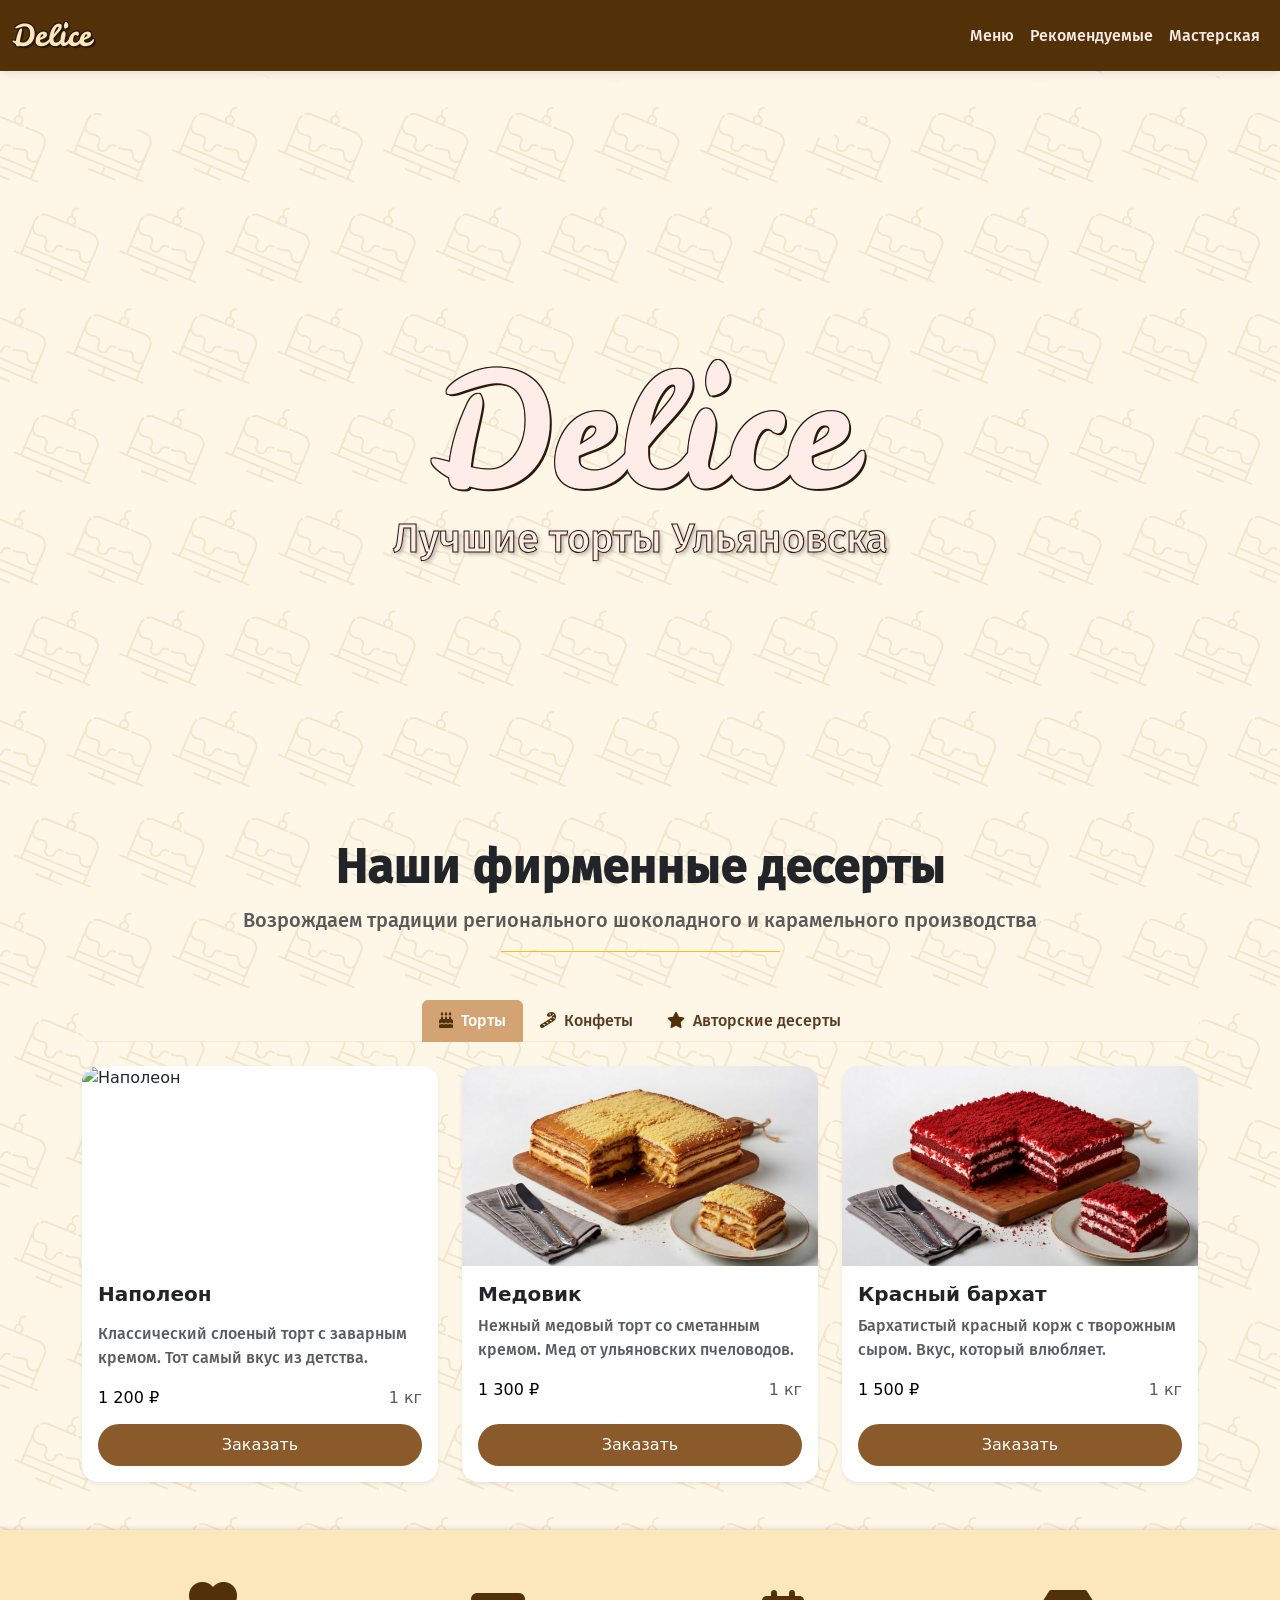
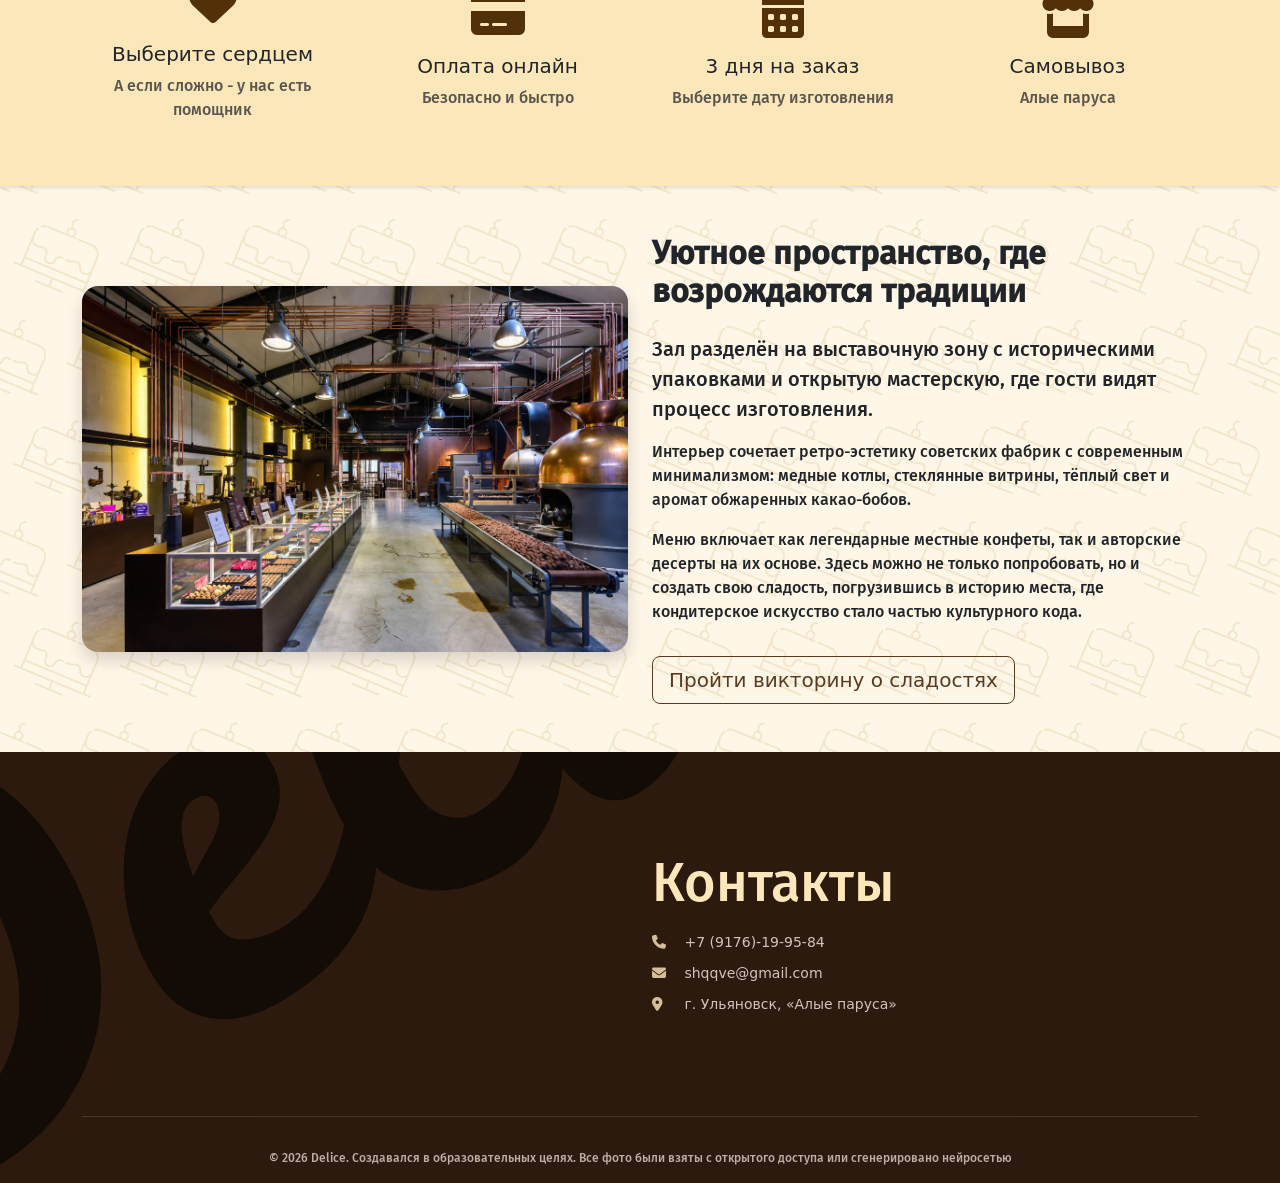
==== commit 2d1ca5cd: "final cleaning" ====
--- a/index.html
+++ b/index.html
@@ -288,7 +288,7 @@
                 <div class="col-md-4 mb-4">
                     <h5 class="footer-txt">Контакты</h5>
                     <ul class="footer-links">
-                        <li><i class="fas fa-phone me-2"></i> +7 (0000) 00-00-00</li>
+                        <li><i class="fas fa-phone me-2"></i> +7 (9176)-19-95-84</li>
                         <li><i class="fas fa-envelope me-2"></i> shqqve@gmail.com</li>
                         <li><i class="fas fa-map-marker-alt me-2"></i> г. Ульяновск, «Алые паруса»</li>
                     </ul>
